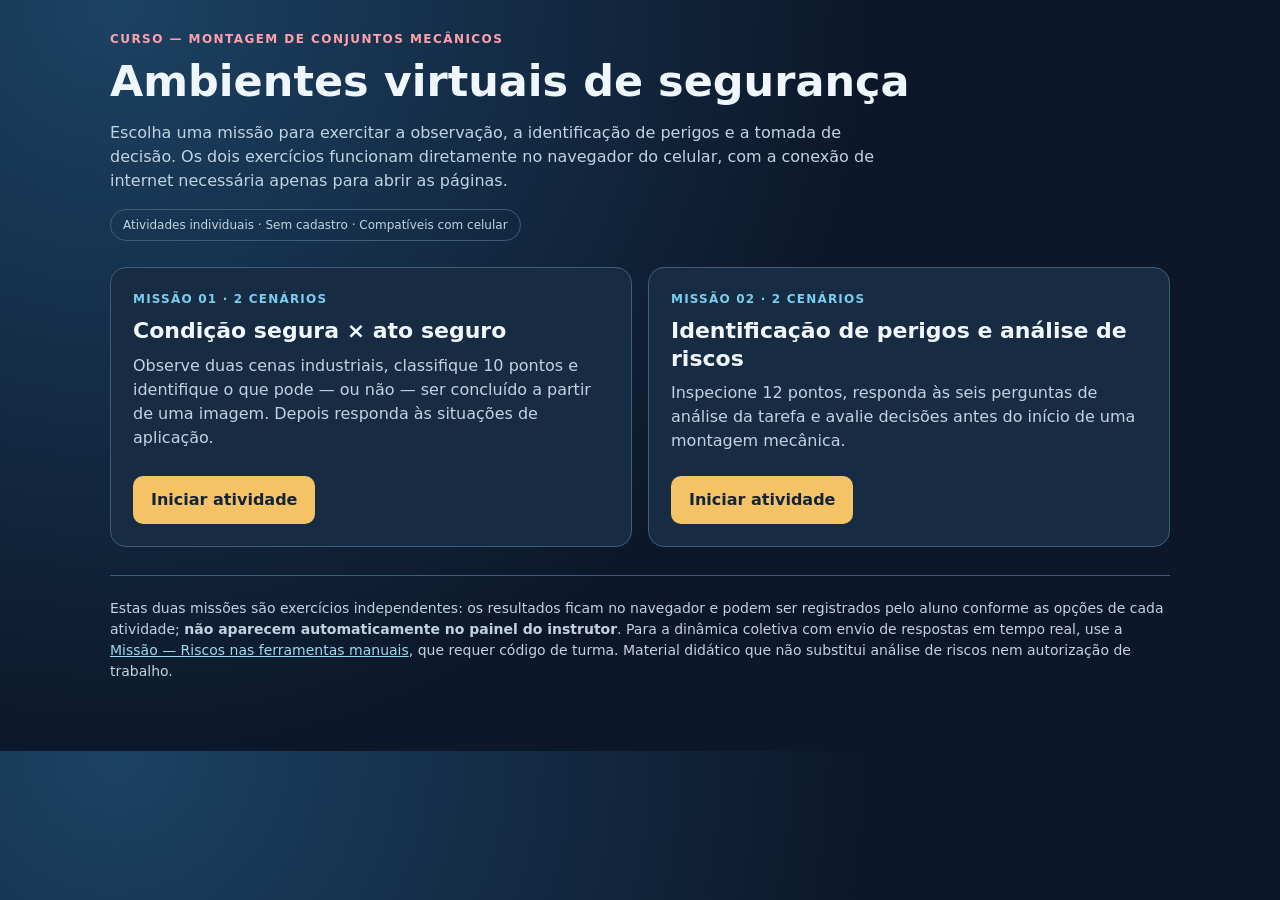
==== missoes/index.html @ e24215bb "Criar portal responsivo para as duas missões de segurança no GitHub Pages" ====
<!doctype html>
<html lang="pt-BR">
<head>
<meta charset="utf-8">
<meta name="viewport" content="width=device-width, initial-scale=1">
<meta name="theme-color" content="#0e2239">
<title>Ambientes virtuais de segurança — Montagem de Conjuntos Mecânicos</title>
<style>
:root{color-scheme:dark;--bg:#0c1729;--ink:#eff7fc;--muted:#c1d3e2;--panel:#172b43;--border:#405d77;--gold:#f4c366;--blue:#7acef0}
*{box-sizing:border-box}html{scroll-behavior:smooth}body{margin:0;background:radial-gradient(circle at 9% 0%,#1c4263 0%,var(--bg) 55%);color:var(--ink);font:16px/1.5 system-ui,"Segoe UI",sans-serif}
main{max-width:1100px;padding:30px 20px 55px;margin:auto}.kicker{font-weight:800;color:#ffa1ac;letter-spacing:.12em;text-transform:uppercase;font-size:12px}
h1{font-size:clamp(27px,4vw,43px);line-height:1.1;margin:10px 0 14px}.lead{color:var(--muted);font-size:16px;max-width:780px}
.grid{display:grid;grid-template-columns:repeat(2,minmax(0,1fr));gap:16px;margin-top:26px}
.card{padding:22px;background:var(--panel);border:1px solid var(--border);border-radius:16px;display:flex;flex-direction:column;gap:9px}
.card small{font-size:12px;color:var(--blue);font-weight:800;text-transform:uppercase;letter-spacing:.1em}
.card h2{margin:0;font-size:22px;line-height:1.25}.card p{color:var(--muted);margin:0 0 14px;flex:1}.link{display:inline-block;align-self:flex-start;background:var(--gold);color:#152338;font-weight:800;text-decoration:none;padding:12px 18px;border-radius:10px}
.link:focus-visible,.link:hover{outline:2px solid white;outline-offset:3px}
.footer{border-top:1px solid var(--border);margin-top:28px;padding-top:22px;color:var(--muted);font-size:14px}
.footer a{color:#9bdaef} .badge{display:inline-block;border:1px solid var(--border);border-radius:99px;padding:6px 12px;color:var(--muted);font-size:12px}
@media(max-width:680px){main{padding:22px 13px 38px}.grid{grid-template-columns:1fr}.card{padding:18px}.card h2{font-size:20px}}
</style>
</head>
<body><main>
<div class="kicker">Curso — Montagem de Conjuntos Mecânicos</div>
<h1>Ambientes virtuais de segurança</h1>
<p class="lead">Escolha uma missão para exercitar a observação, a identificação de perigos e a tomada de decisão. Os dois exercícios funcionam diretamente no navegador do celular, com a conexão de internet necessária apenas para abrir as páginas.</p>
<div class="badge">Atividades individuais · Sem cadastro · Compatíveis com celular</div>
<div class="grid">
<article class="card">
<small>Missão 01 · 2 cenários</small>
<h2>Condição segura × ato seguro</h2>
<p>Observe duas cenas industriais, classifique 10 pontos e identifique o que pode — ou não — ser concluído a partir de uma imagem. Depois responda às situações de aplicação.</p>
<a class="link" href="condicao-segura-ato-seguro/">Iniciar atividade</a>
</article>
<article class="card">
<small>Missão 02 · 2 cenários</small>
<h2>Identificação de perigos e análise de riscos</h2>
<p>Inspecione 12 pontos, responda às seis perguntas de análise da tarefa e avalie decisões antes do início de uma montagem mecânica.</p>
<a class="link" href="identificacao-perigos-analise-riscos/">Iniciar atividade</a>
</article>
</div>
<p class="footer">Estas duas missões são exercícios independentes: os resultados ficam no navegador e podem ser registrados pelo aluno conforme as opções de cada atividade; <strong>não aparecem automaticamente no painel do instrutor</strong>. Para a dinâmica coletiva com envio de respostas em tempo real, use a <a href="../">Missão — Riscos nas ferramentas manuais</a>, que requer código de turma. Material didático que não substitui análise de riscos nem autorização de trabalho.</p>
</main></body></html>
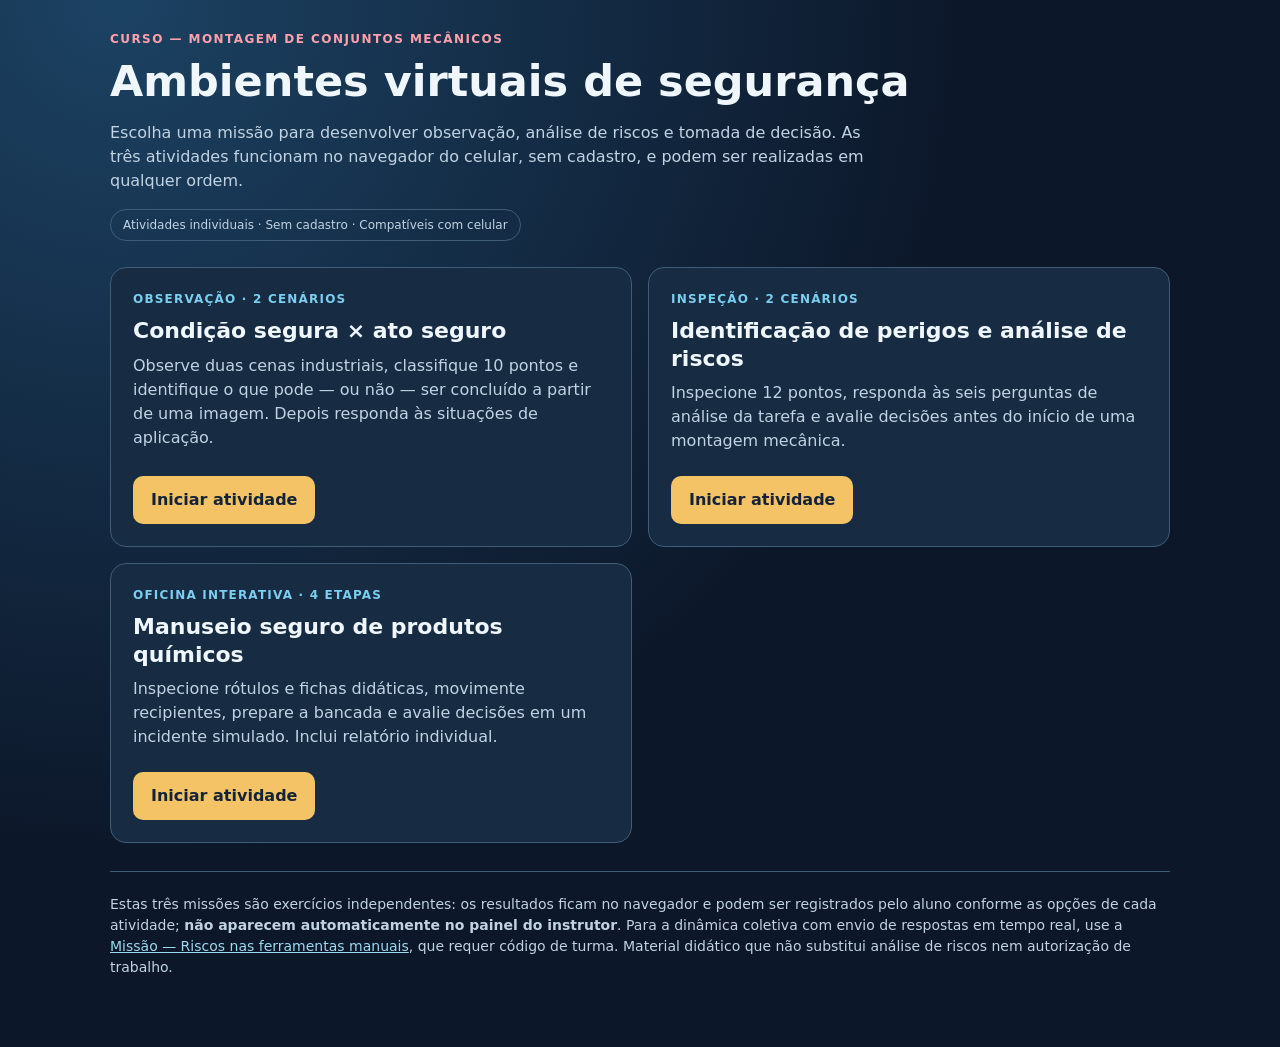
==== commit 67200d37: "Incluir missão interativa de segurança química no portal de segurança" ====
--- a/missoes/index.html
+++ b/missoes/index.html
@@ -23,21 +23,27 @@
 <body><main>
 <div class="kicker">Curso — Montagem de Conjuntos Mecânicos</div>
 <h1>Ambientes virtuais de segurança</h1>
-<p class="lead">Escolha uma missão para exercitar a observação, a identificação de perigos e a tomada de decisão. Os dois exercícios funcionam diretamente no navegador do celular, com a conexão de internet necessária apenas para abrir as páginas.</p>
+<p class="lead">Escolha uma missão para desenvolver observação, análise de riscos e tomada de decisão. As três atividades funcionam no navegador do celular, sem cadastro, e podem ser realizadas em qualquer ordem.</p>
 <div class="badge">Atividades individuais · Sem cadastro · Compatíveis com celular</div>
 <div class="grid">
 <article class="card">
-<small>Missão 01 · 2 cenários</small>
+<small>Observação · 2 cenários</small>
 <h2>Condição segura × ato seguro</h2>
 <p>Observe duas cenas industriais, classifique 10 pontos e identifique o que pode — ou não — ser concluído a partir de uma imagem. Depois responda às situações de aplicação.</p>
 <a class="link" href="condicao-segura-ato-seguro/">Iniciar atividade</a>
 </article>
 <article class="card">
-<small>Missão 02 · 2 cenários</small>
+<small>Inspeção · 2 cenários</small>
 <h2>Identificação de perigos e análise de riscos</h2>
 <p>Inspecione 12 pontos, responda às seis perguntas de análise da tarefa e avalie decisões antes do início de uma montagem mecânica.</p>
 <a class="link" href="identificacao-perigos-analise-riscos/">Iniciar atividade</a>
 </article>
+<article class="card">
+<small>Oficina interativa · 4 etapas</small>
+<h2>Manuseio seguro de produtos químicos</h2>
+<p>Inspecione rótulos e fichas didáticas, movimente recipientes, prepare a bancada e avalie decisões em um incidente simulado. Inclui relatório individual.</p>
+<a class="link" href="manuseio-produtos-quimicos/">Iniciar atividade</a>
+</article>
 </div>
-<p class="footer">Estas duas missões são exercícios independentes: os resultados ficam no navegador e podem ser registrados pelo aluno conforme as opções de cada atividade; <strong>não aparecem automaticamente no painel do instrutor</strong>. Para a dinâmica coletiva com envio de respostas em tempo real, use a <a href="../">Missão — Riscos nas ferramentas manuais</a>, que requer código de turma. Material didático que não substitui análise de riscos nem autorização de trabalho.</p>
+<p class="footer">Estas três missões são exercícios independentes: os resultados ficam no navegador e podem ser registrados pelo aluno conforme as opções de cada atividade; <strong>não aparecem automaticamente no painel do instrutor</strong>. Para a dinâmica coletiva com envio de respostas em tempo real, use a <a href="../">Missão — Riscos nas ferramentas manuais</a>, que requer código de turma. Material didático que não substitui análise de riscos nem autorização de trabalho.</p>
 </main></body></html>
